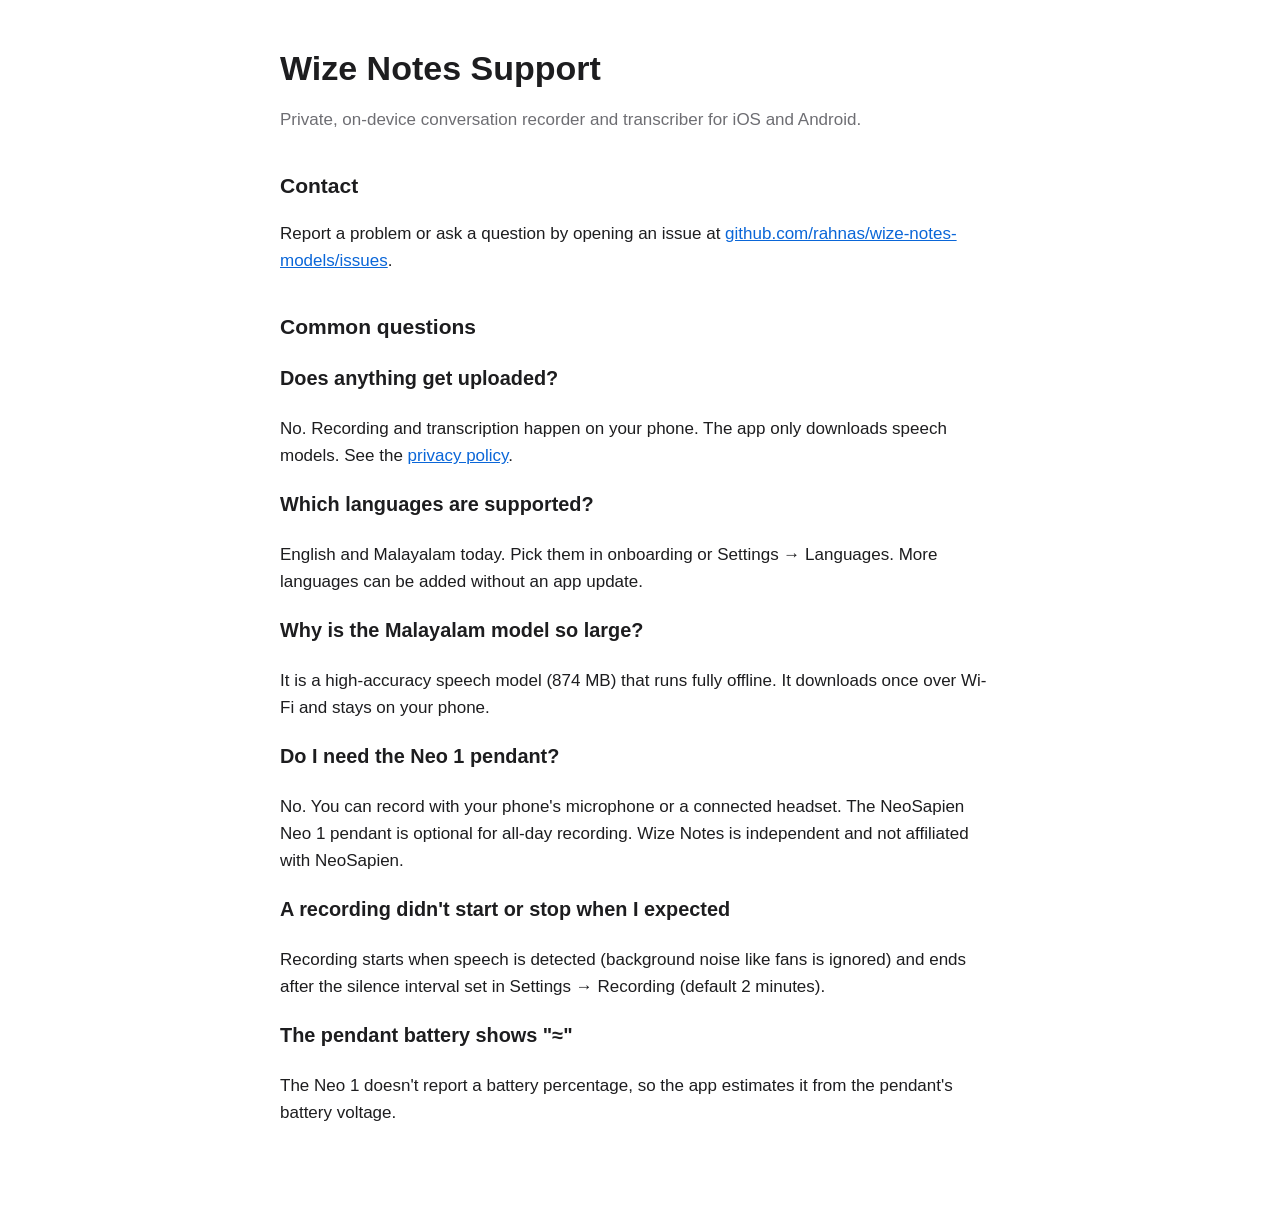
==== docs/support.html @ 8bbbdb56 "Add privacy policy and support pages (GitHub Pages, /docs) Co-Authored-By: Claude Opus 5.5 <noreply@" ====
<!doctype html>
<html lang="en"><head><meta charset="utf-8"><meta name="viewport" content="width=device-width, initial-scale=1">
<title>Wize Notes — Support</title><link rel="stylesheet" href="style.css"></head>
<body><main>
<h1>Wize Notes Support</h1>
<p class="muted">Private, on-device conversation recorder and transcriber for iOS and Android.</p>

<h2>Contact</h2>
<p>Report a problem or ask a question by opening an issue at
<a href="https://github.com/rahnas/wize-notes-models/issues">github.com/rahnas/wize-notes-models/issues</a>.</p>

<h2>Common questions</h2>
<h3>Does anything get uploaded?</h3>
<p>No. Recording and transcription happen on your phone. The app only downloads speech models. See the <a href="privacy.html">privacy policy</a>.</p>
<h3>Which languages are supported?</h3>
<p>English and Malayalam today. Pick them in onboarding or Settings → Languages. More languages can be added without an app update.</p>
<h3>Why is the Malayalam model so large?</h3>
<p>It is a high-accuracy speech model (874 MB) that runs fully offline. It downloads once over Wi-Fi and stays on your phone.</p>
<h3>Do I need the Neo 1 pendant?</h3>
<p>No. You can record with your phone's microphone or a connected headset. The NeoSapien Neo 1 pendant is optional for all-day
recording. Wize Notes is independent and not affiliated with NeoSapien.</p>
<h3>A recording didn't start or stop when I expected</h3>
<p>Recording starts when speech is detected (background noise like fans is ignored) and ends after the silence interval set in
Settings → Recording (default 2 minutes).</p>
<h3>The pendant battery shows "≈"</h3>
<p>The Neo 1 doesn't report a battery percentage, so the app estimates it from the pendant's battery voltage.</p>
</main></body></html>
---- docs/style.css ----
:root { color-scheme: light dark; --fg: #1d1d1f; --muted: #6e6e73; --bg: #ffffff; --accent: #0a66d8; }
@media (prefers-color-scheme: dark) { :root { --fg: #f5f5f7; --muted: #a1a1a6; --bg: #111113; --accent: #5aa2ff; } }
body { margin: 0; background: var(--bg); color: var(--fg); font: 17px/1.6 -apple-system, BlinkMacSystemFont, "Segoe UI", Roboto, sans-serif; }
main { max-width: 720px; margin: 0 auto; padding: 48px 20px 80px; }
h1 { font-size: 34px; line-height: 1.2; margin: 0 0 4px; } h2 { font-size: 21px; margin: 36px 0 8px; }
.muted { color: var(--muted); } a { color: var(--accent); } li { margin: 6px 0; }
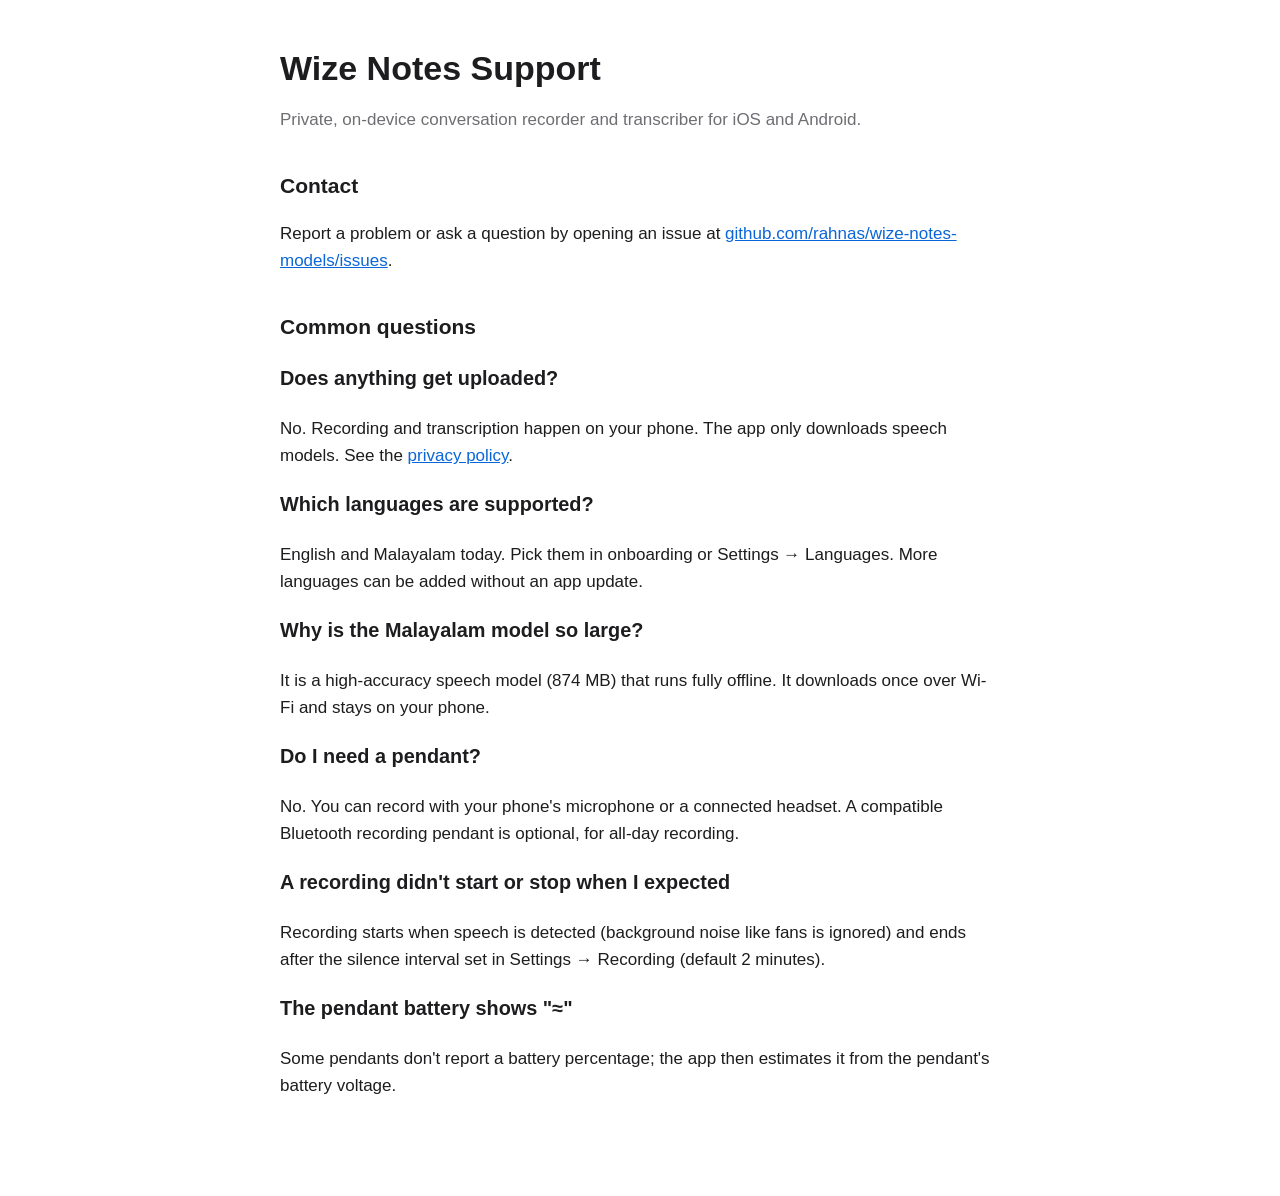
==== commit 9e1be78e: "Pages and model card: generic Bluetooth pendant wording Co-Authored-By: Claude Opus 5.5 <noreply@ant" ====
--- a/docs/support.html
+++ b/docs/support.html
@@ -16,12 +16,12 @@
 <p>English and Malayalam today. Pick them in onboarding or Settings → Languages. More languages can be added without an app update.</p>
 <h3>Why is the Malayalam model so large?</h3>
 <p>It is a high-accuracy speech model (874 MB) that runs fully offline. It downloads once over Wi-Fi and stays on your phone.</p>
-<h3>Do I need the Neo 1 pendant?</h3>
-<p>No. You can record with your phone's microphone or a connected headset. The NeoSapien Neo 1 pendant is optional for all-day
-recording. Wize Notes is independent and not affiliated with NeoSapien.</p>
+<h3>Do I need a pendant?</h3>
+<p>No. You can record with your phone's microphone or a connected headset. A compatible Bluetooth recording pendant is optional, for all-day
+recording.</p>
 <h3>A recording didn't start or stop when I expected</h3>
 <p>Recording starts when speech is detected (background noise like fans is ignored) and ends after the silence interval set in
 Settings → Recording (default 2 minutes).</p>
 <h3>The pendant battery shows "≈"</h3>
-<p>The Neo 1 doesn't report a battery percentage, so the app estimates it from the pendant's battery voltage.</p>
+<p>Some pendants don't report a battery percentage; the app then estimates it from the pendant's battery voltage.</p>
 </main></body></html>
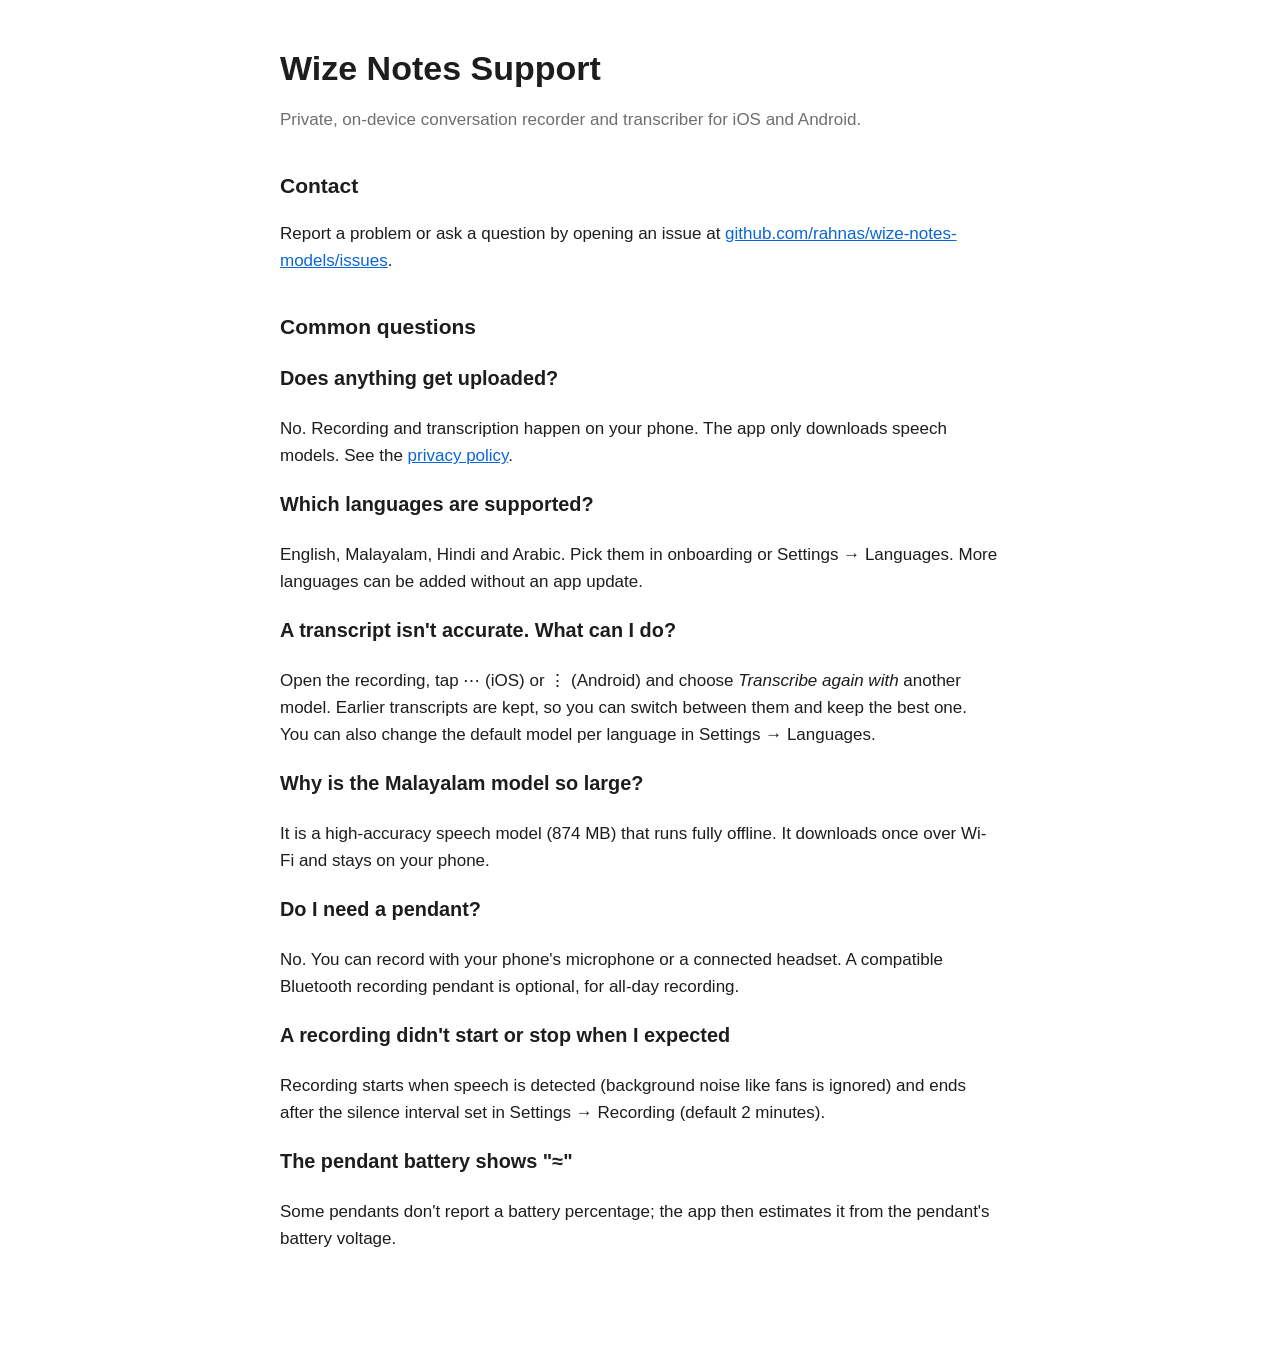
==== commit edfde2db: "Hindi and Arabic; several model options per language; English translation option - catalog: per-plat" ====
--- a/docs/support.html
+++ b/docs/support.html
@@ -13,7 +13,9 @@
 <h3>Does anything get uploaded?</h3>
 <p>No. Recording and transcription happen on your phone. The app only downloads speech models. See the <a href="privacy.html">privacy policy</a>.</p>
 <h3>Which languages are supported?</h3>
-<p>English and Malayalam today. Pick them in onboarding or Settings → Languages. More languages can be added without an app update.</p>
+<p>English, Malayalam, Hindi and Arabic. Pick them in onboarding or Settings → Languages. More languages can be added without an app update.</p>
+<h3>A transcript isn't accurate. What can I do?</h3>
+<p>Open the recording, tap ⋯ (iOS) or ⋮ (Android) and choose <em>Transcribe again with</em> another model. Earlier transcripts are kept, so you can switch between them and keep the best one. You can also change the default model per language in Settings → Languages.</p>
 <h3>Why is the Malayalam model so large?</h3>
 <p>It is a high-accuracy speech model (874 MB) that runs fully offline. It downloads once over Wi-Fi and stays on your phone.</p>
 <h3>Do I need a pendant?</h3>
